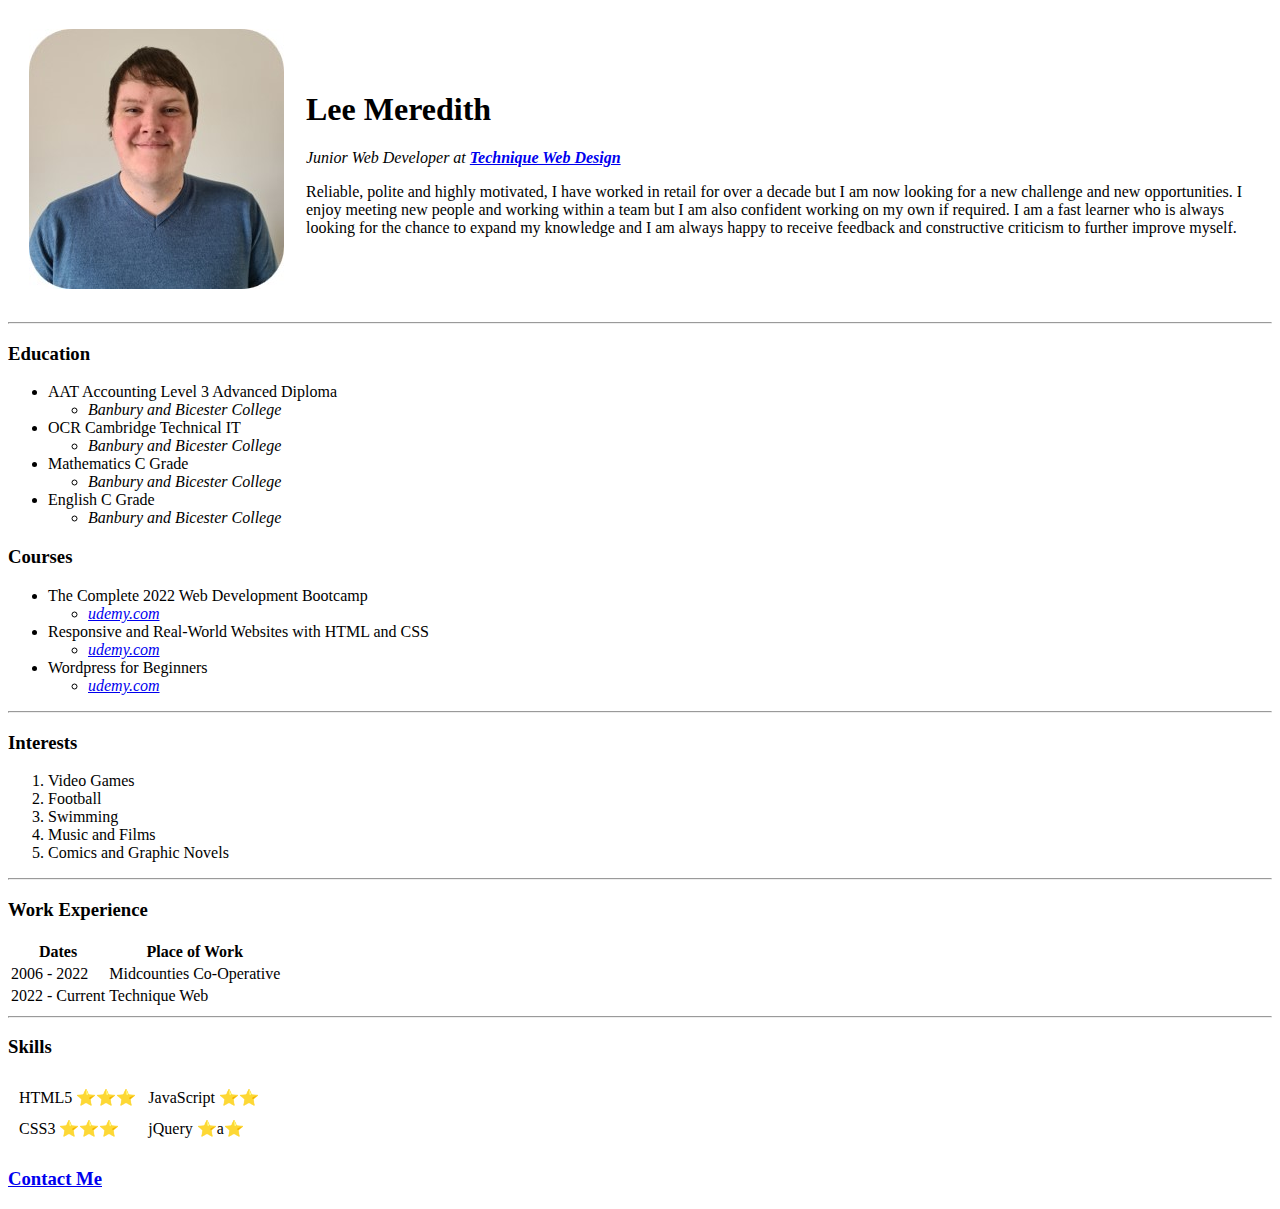
==== index.html @ 8464ee84 "Added initial CV website files" ====
<!DOCTYPE html>
<html lang="en">
    <head>
        <meta charset="UTF-8">
        <meta http-equiv="X-UA-Compatible" content="IE=edge">
        <meta name="viewport" content="width=device-width, initial-scale=1.0">
        <title>Lee's Personal Website</title>
    </head>
    <body>
        <table cellspacing="20">
            <tr>
                <td><img src="images/me2.jpg" alt="Image of me standing on a dock"></td>
                <td><h1>Lee Meredith</h1>
                    <p><em>Junior Web Developer at <strong><a href="https://www.techniquewebdesign.co.uk/">Technique Web Design</a></strong></em></p>
                    <p>Reliable, polite and highly motivated, I have worked in retail for over a decade but I am now looking for a new challenge and new opportunities. 
                        I enjoy meeting new people and working within a team but I am also confident working on my own if required. 
                        I am a fast learner who is always looking for the chance to expand my knowledge and I am always happy to receive feedback and constructive criticism to further improve myself.
                    </p>
                </td>
            </tr>
        </table>

        <hr>
        <h3>Education</h3>
        <ul>
            <li>AAT Accounting Level 3 Advanced Diploma</li>
                <ul>
                    <li><em>Banbury and Bicester College</em></li>
                </ul>
            <li>OCR Cambridge Technical IT</li>
                <ul>
                    <li><em>Banbury and Bicester College</em></li>
                </ul>
            <li>Mathematics C Grade</li>
                <ul>
                    <li><em>Banbury and Bicester College</em></li>
                </ul>
            <li>English C Grade</li>
                <ul>
                    <li><em>Banbury and Bicester College</em></li>
                </ul>
        </ul>
        <h3>Courses</h3>
        <ul>
            <li>The Complete 2022 Web Development Bootcamp</li>
                <ul>
                    <li><em><a href="https://www.udemy.com/">udemy.com</a></em></li>
                </ul>
            <li>Responsive and Real-World Websites with HTML and CSS</li>
                <ul>
                    <li><em><a href="https://www.udemy.com/">udemy.com</a></em></li>
                </ul>
            <li>Wordpress for Beginners</li>
                <ul>
                    <li><em><a href="https://www.udemy.com/">udemy.com</a></em></li>
                </ul>
        </ul>
        <hr>
        <h3>Interests</h3>
        <ol>
            <li>Video Games</li>
            <li>Football</li>
            <li>Swimming</li>
            <li>Music and Films</li>
            <li>Comics and Graphic Novels</li>
        </ol>
        <hr>
        <h3>Work Experience</h3>
        <table>
            <thead>
                <tr>
                    <th>Dates</th>
                    <th>Place of Work</th>
                </tr>
            </thead>
            <tbody>
                <tr>
                    <td>2006 - 2022</td>
                    <td>Midcounties Co-Operative</td>
                </tr>
                <tr>
                    <td>2022 - Current</td>
                    <td>Technique Web</td>
                </tr>
            </tbody>
        </table>
        <hr>
        <h3>Skills</h3>
        <table cellspacing="10px">
            <tr>
                <td>HTML5 ⭐⭐⭐</td>
                <td>JavaScript ⭐⭐</td>
            </tr>
            <tr>
                <td>CSS3 ⭐⭐⭐</td>
                <td>jQuery ⭐a⭐</td>
            </tr>
        </table>
        <h3><a href="contact.html">Contact Me</a></h3>
    </body>
</html>
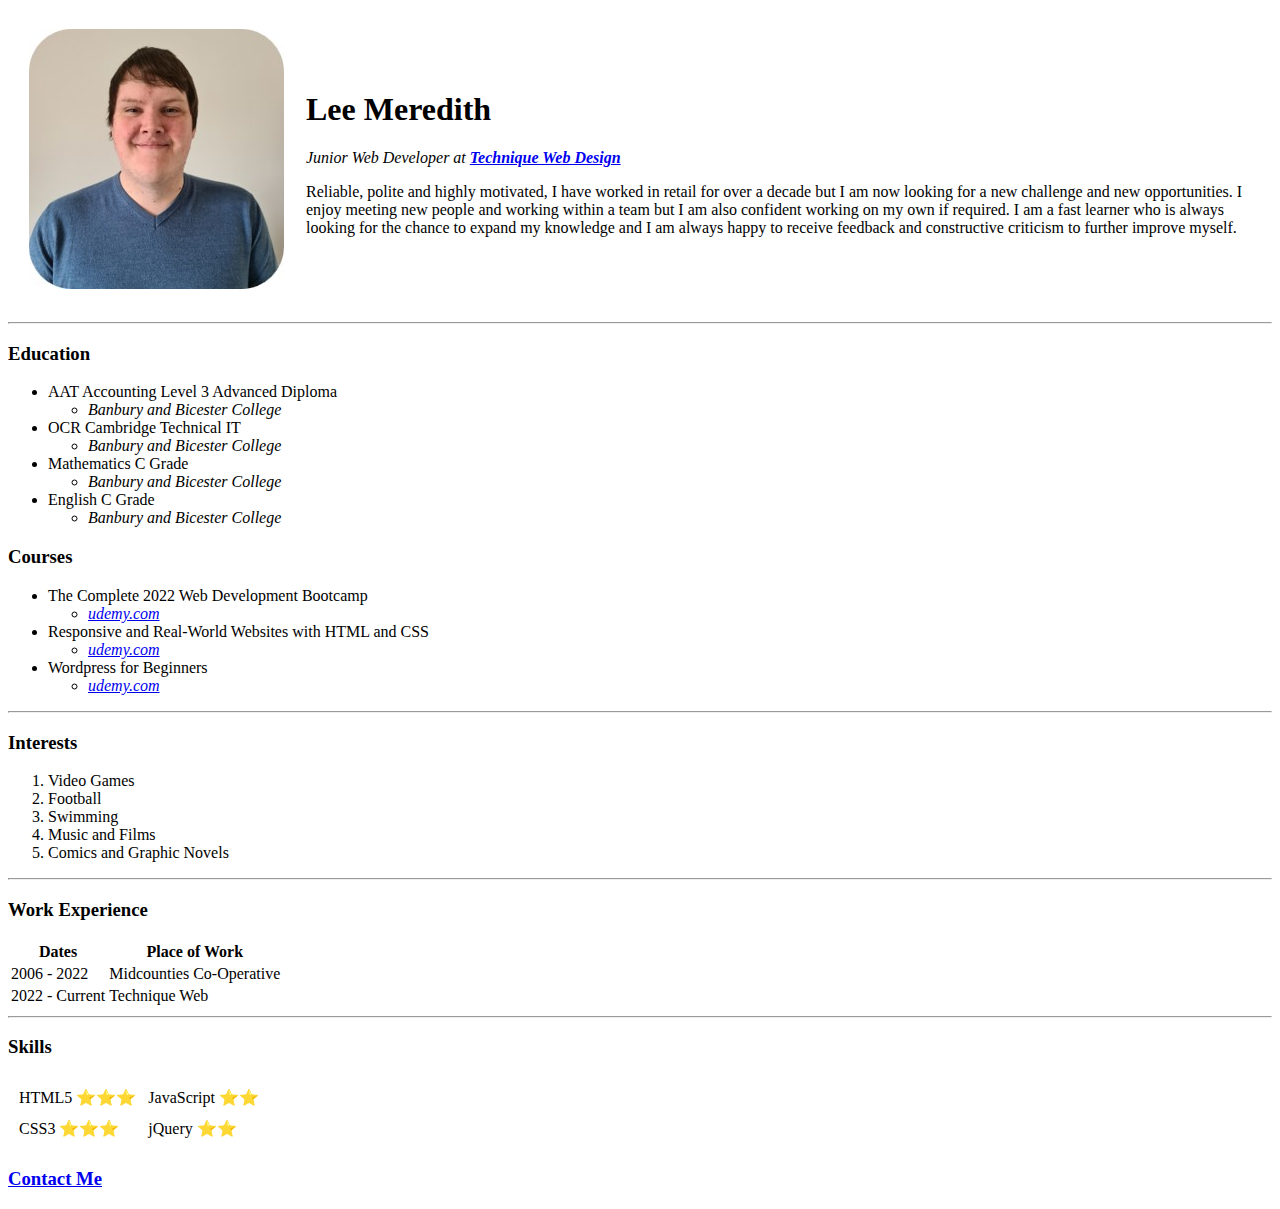
==== commit 324b280c: "Update index.html" ====
--- a/index.html
+++ b/index.html
@@ -93,9 +93,9 @@
             </tr>
             <tr>
                 <td>CSS3 ⭐⭐⭐</td>
-                <td>jQuery ⭐a⭐</td>
+                <td>jQuery ⭐⭐</td>
             </tr>
         </table>
         <h3><a href="contact.html">Contact Me</a></h3>
     </body>
-</html>+</html>
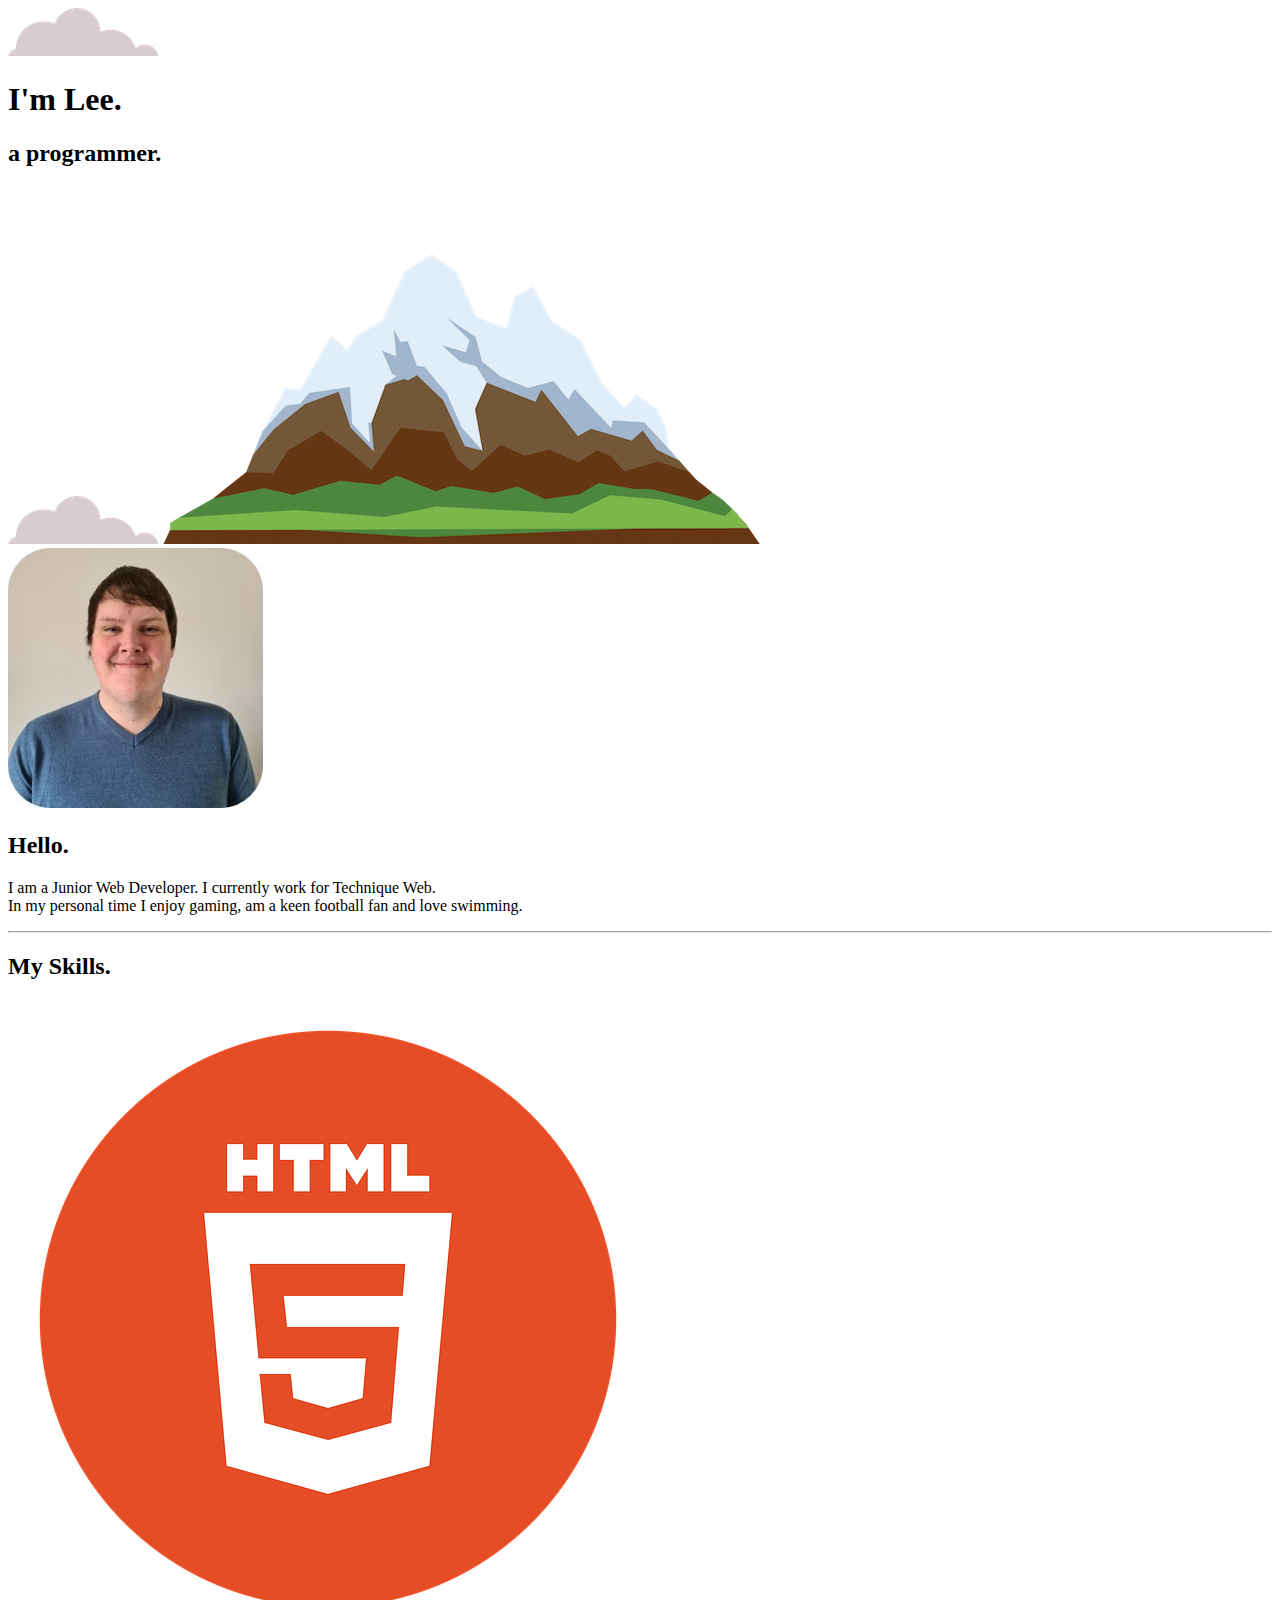
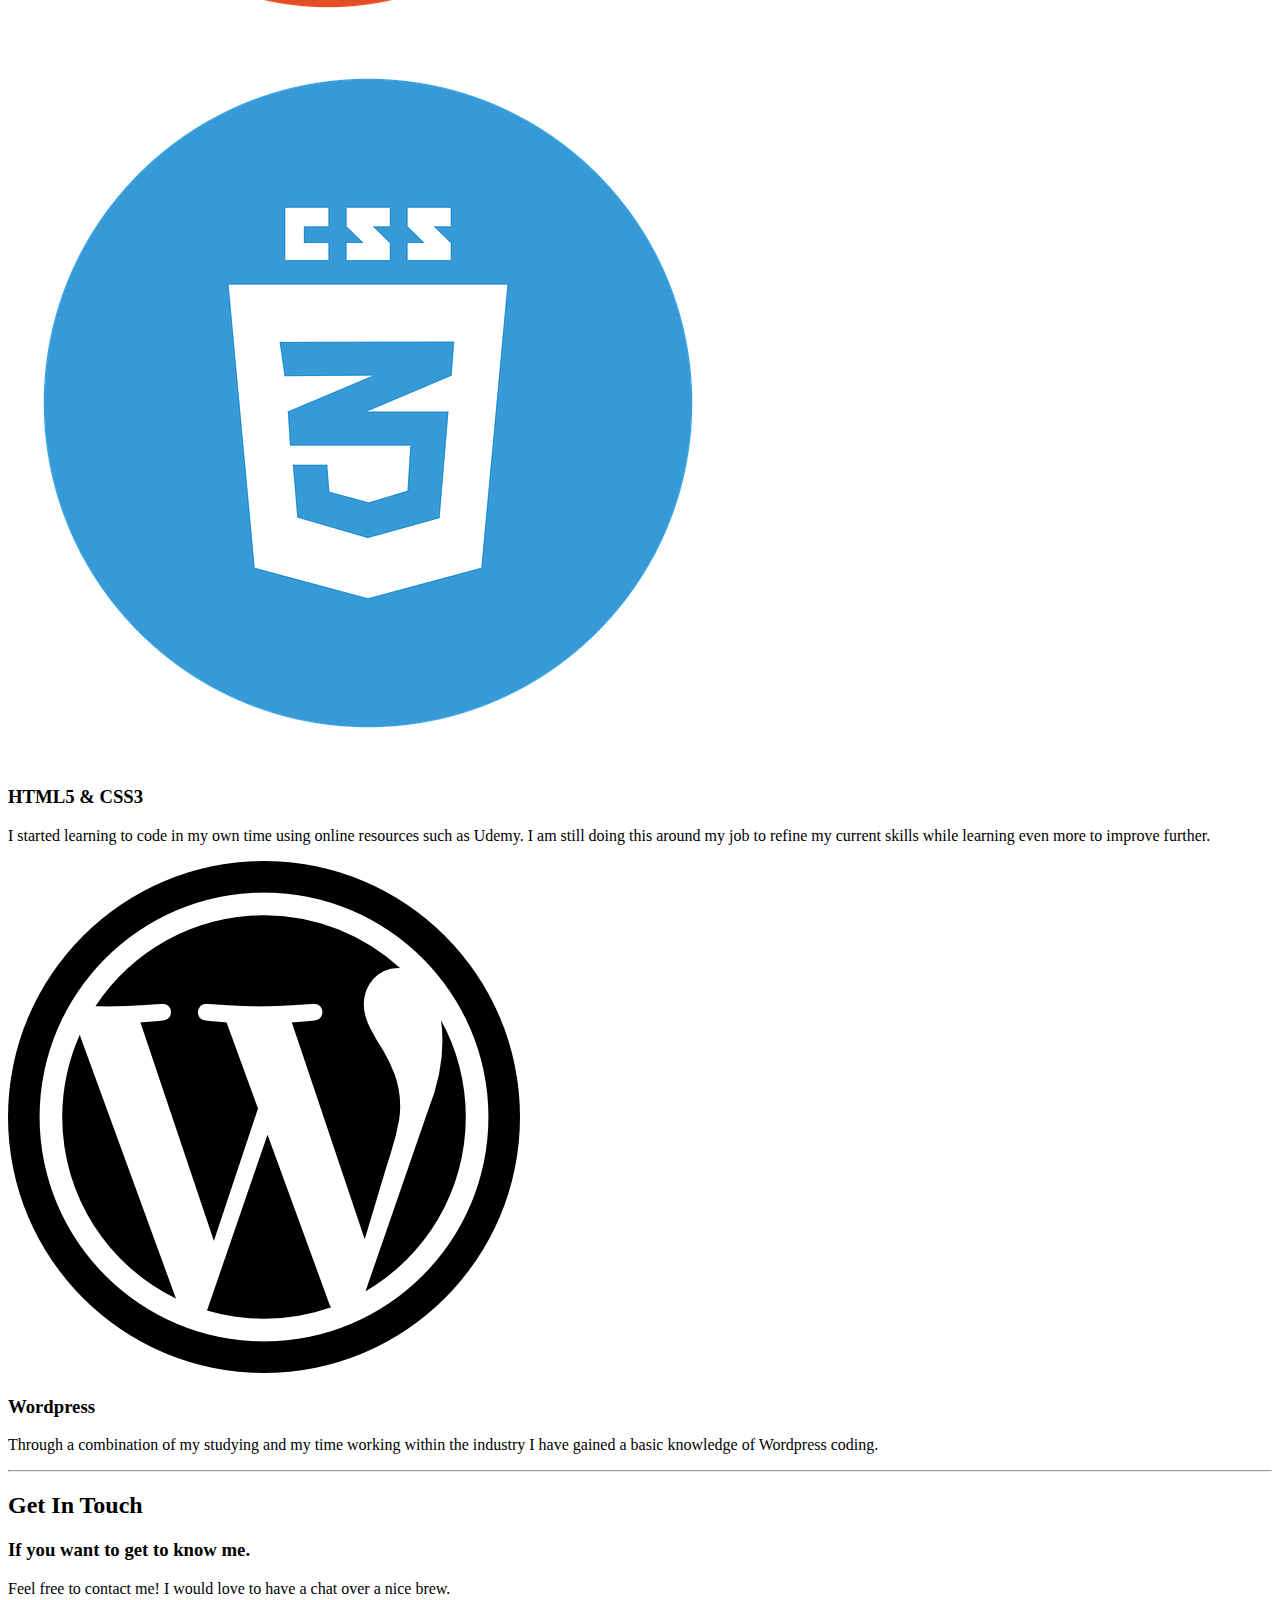
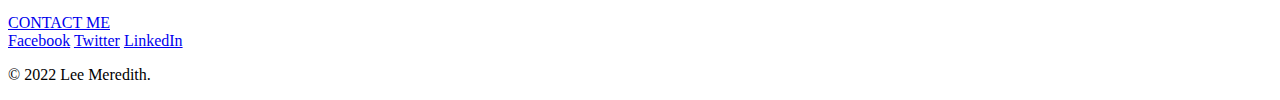
==== commit 080d1153: "New website" ====
--- a/index.html
+++ b/index.html
@@ -1,101 +1,63 @@
 <!DOCTYPE html>
 <html lang="en">
-    <head>
-        <meta charset="UTF-8">
-        <meta http-equiv="X-UA-Compatible" content="IE=edge">
-        <meta name="viewport" content="width=device-width, initial-scale=1.0">
-        <title>Lee's Personal Website</title>
-    </head>
-    <body>
-        <table cellspacing="20">
-            <tr>
-                <td><img src="images/me2.jpg" alt="Image of me standing on a dock"></td>
-                <td><h1>Lee Meredith</h1>
-                    <p><em>Junior Web Developer at <strong><a href="https://www.techniquewebdesign.co.uk/">Technique Web Design</a></strong></em></p>
-                    <p>Reliable, polite and highly motivated, I have worked in retail for over a decade but I am now looking for a new challenge and new opportunities. 
-                        I enjoy meeting new people and working within a team but I am also confident working on my own if required. 
-                        I am a fast learner who is always looking for the chance to expand my knowledge and I am always happy to receive feedback and constructive criticism to further improve myself.
-                    </p>
-                </td>
-            </tr>
-        </table>
+<head>
+    <meta charset="UTF-8">
+    <meta http-equiv="X-UA-Compatible" content="IE=edge">
+    <meta name="viewport" content="width=device-width, initial-scale=1.0">
+    <title>Lee Meredith</title>
+    <link rel="stylesheet" href="css/styles.css">
+    <link rel="icon" href="favicon.ico">
+    <link rel="preconnect" href="https://fonts.googleapis.com">
+    <link rel="preconnect" href="https://fonts.gstatic.com" crossorigin>
+    <link href="https://fonts.googleapis.com/css2?family=Merriweather&family=Montserrat&family=Sacramento&display=swap" rel="stylesheet">
+</head>
+<body>
 
+    <div class="top-container">
+        <img class="top-cloud" src="images/cloud.png" alt="cloud">
+        <h1>I'm Lee.</h1>
+        <h2>a <span class="pro">pro</span>grammer.</h2>
+        <img class="bottom-cloud" src="images/cloud.png" alt="cloud">
+        <img src="images/mountain.png" alt="mountain">
+    </div>
+
+    <div class="middle-container">
+        <div class="profile">
+          <img class="img-profile" src="images/me2.jpg" alt="">
+          <h2>Hello.</h2>
+          <p class="intro">I am a Junior Web Developer. I currently work for Technique Web.<br>In my personal time I enjoy gaming, am a keen football fan and love swimming.</p>
+        </div>
         <hr>
-        <h3>Education</h3>
-        <ul>
-            <li>AAT Accounting Level 3 Advanced Diploma</li>
-                <ul>
-                    <li><em>Banbury and Bicester College</em></li>
-                </ul>
-            <li>OCR Cambridge Technical IT</li>
-                <ul>
-                    <li><em>Banbury and Bicester College</em></li>
-                </ul>
-            <li>Mathematics C Grade</li>
-                <ul>
-                    <li><em>Banbury and Bicester College</em></li>
-                </ul>
-            <li>English C Grade</li>
-                <ul>
-                    <li><em>Banbury and Bicester College</em></li>
-                </ul>
-        </ul>
-        <h3>Courses</h3>
-        <ul>
-            <li>The Complete 2022 Web Development Bootcamp</li>
-                <ul>
-                    <li><em><a href="https://www.udemy.com/">udemy.com</a></em></li>
-                </ul>
-            <li>Responsive and Real-World Websites with HTML and CSS</li>
-                <ul>
-                    <li><em><a href="https://www.udemy.com/">udemy.com</a></em></li>
-                </ul>
-            <li>Wordpress for Beginners</li>
-                <ul>
-                    <li><em><a href="https://www.udemy.com/">udemy.com</a></em></li>
-                </ul>
-        </ul>
+        <div class="skills">
+          <h2>My Skills.</h2>
+          <div class="skill-row1">
+            <img src="images/html-logo.webp"class="img-skills1">
+            <img src="images/css3-logo.png" class="img-skills1">
+            <h3>HTML5 & CSS3</h3>
+            <p>I started learning to code in my own time using online resources such as Udemy. I am still doing this around my job to refine my current skills while learning even more to improve further.</p>
+          </div>
+          <div class="skill-row2">
+            <img class="img-skills2" src="images/wordpress-logo.png" alt="">
+            <h3>Wordpress</h3>
+            <p>Through a combination of my studying and my time working within the industry I have gained a basic knowledge of Wordpress coding.</p>
+          </div>
+        </div>
         <hr>
-        <h3>Interests</h3>
-        <ol>
-            <li>Video Games</li>
-            <li>Football</li>
-            <li>Swimming</li>
-            <li>Music and Films</li>
-            <li>Comics and Graphic Novels</li>
-        </ol>
-        <hr>
-        <h3>Work Experience</h3>
-        <table>
-            <thead>
-                <tr>
-                    <th>Dates</th>
-                    <th>Place of Work</th>
-                </tr>
-            </thead>
-            <tbody>
-                <tr>
-                    <td>2006 - 2022</td>
-                    <td>Midcounties Co-Operative</td>
-                </tr>
-                <tr>
-                    <td>2022 - Current</td>
-                    <td>Technique Web</td>
-                </tr>
-            </tbody>
-        </table>
-        <hr>
-        <h3>Skills</h3>
-        <table cellspacing="10px">
-            <tr>
-                <td>HTML5 ⭐⭐⭐</td>
-                <td>JavaScript ⭐⭐</td>
-            </tr>
-            <tr>
-                <td>CSS3 ⭐⭐⭐</td>
-                <td>jQuery ⭐⭐</td>
-            </tr>
-        </table>
-        <h3><a href="contact.html">Contact Me</a></h3>
-    </body>
-</html>
+        <div class="contact-me">
+          <h2>Get In Touch</h2>
+          <h3>If you want to get to know me.</h3>
+          <p class="contact-message">Feel free to contact me! I would love to have a chat over a nice brew.</p>
+          <a class="btn" href="mailto:leemeredith12@hotmail.com">CONTACT ME</a>
+        </div>
+      </div>
+      
+      
+      <div class="bottom-container">
+        <a class="footer-link" href="#">Facebook</a>
+        <a class="footer-link" href="#">Twitter</a>
+        <a class="footer-link" href="#">LinkedIn</a>
+        <p class="copyright">© 2022 Lee Meredith.</p>
+      </div>
+    
+</body>
+</html>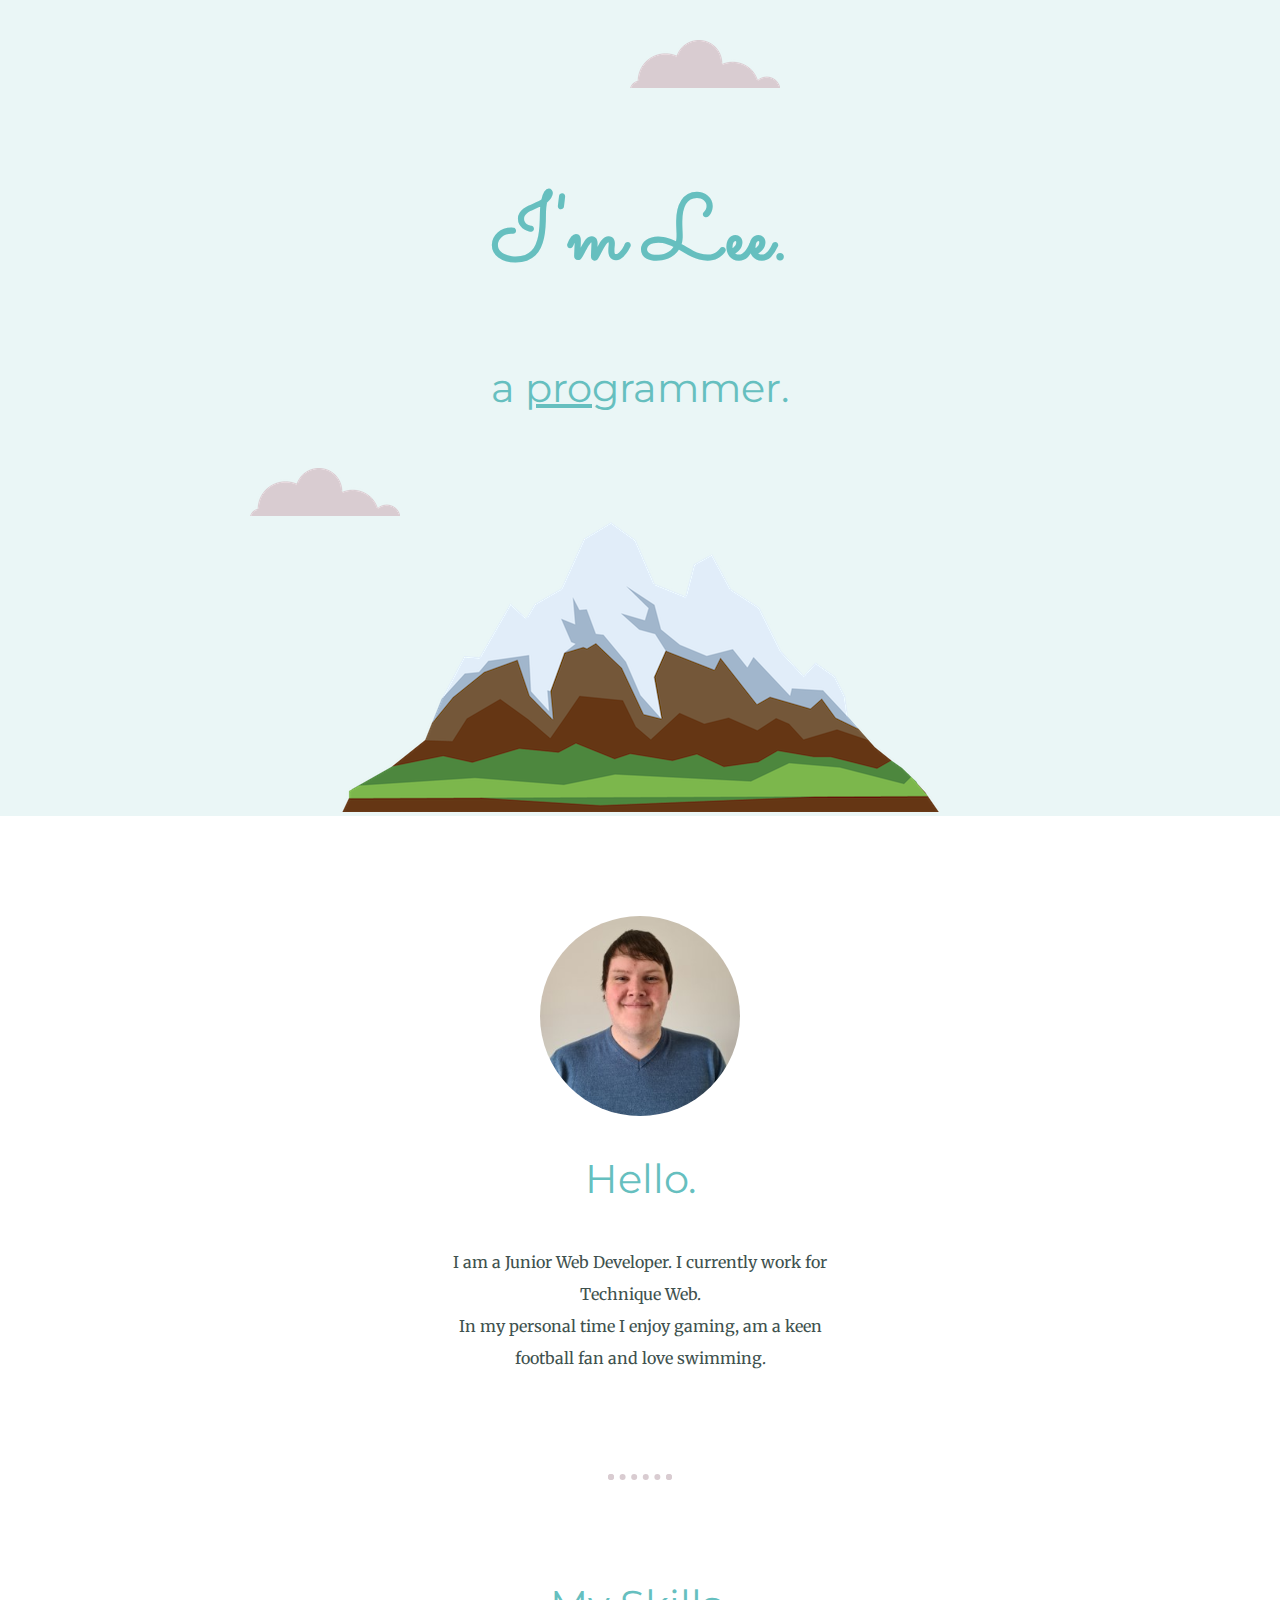
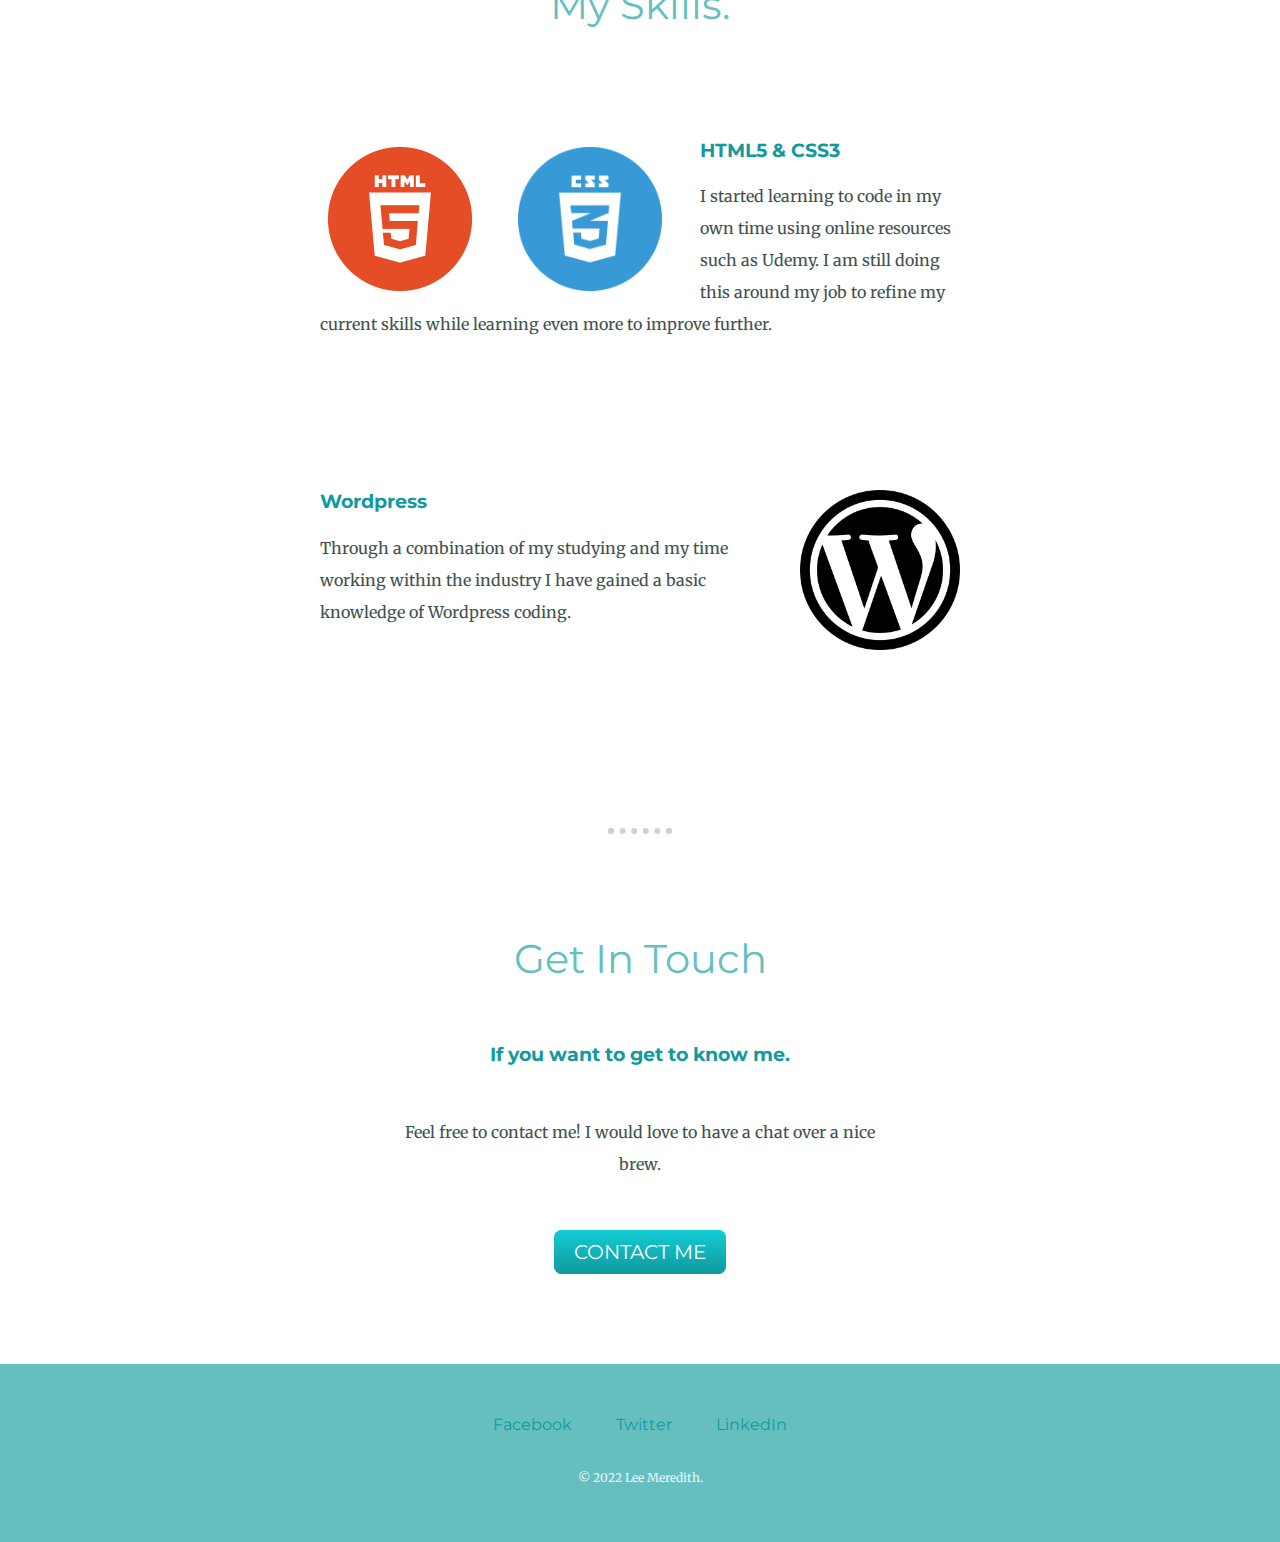
==== commit 568c152f: "Add files via upload" ====
--- a/css/styles.css
+++ b/css/styles.css
@@ -0,0 +1,160 @@
+body {
+    color: #40514E;
+    font-family: 'Merriweather', serif;
+    margin: 0;
+    text-align: center;
+}
+
+h1 {
+    color: #66BFBF;
+    font-family: 'Sacramento', cursive;
+    font-size: 5.625rem; /*16px = 100% = 1em*/
+    line-height: 2;
+    margin: 50px auto 0 auto;
+}
+
+h2 {
+    color: #66BFBF;
+    font-family: 'Montserrat', sans-serif;
+    font-size: 2.5rem;
+    font-weight: normal;
+    padding-bottom: 10px;
+}
+
+h3 {
+    color: #11999E;
+    font-family: 'Montserrat', sans-serif;
+}
+
+a {
+    color: #11999E;
+    font-family: 'Montserrat', sans-serif;
+    margin: 10px 20px;
+    text-decoration: none;
+}
+
+a:hover {
+    color: #EAF6F6;
+}
+
+hr {
+    border: dotted #d9ccd1 6px;
+    border-bottom: none;
+    margin: 100px auto;
+    width: 4%;
+}
+
+p {
+    line-height: 2;
+}
+
+/********************CLASS STYLES*********************/
+.skill-row1 {
+    margin: 100px auto;
+    text-align: left;
+    width: 50%;
+}
+
+.skill-row2 {
+    margin: 150px auto 200px auto;
+    text-align: left;
+    width: 50%;
+}
+
+.img-profile {
+    border-radius: 50%;
+    height: 200px;
+    width: 200px;
+}
+
+.img-skills1 {
+    margin-right: 30px;
+    float: left;
+    width: 25%;
+}
+
+.img-skills2 {
+    margin-left: 30px;
+    float: right;
+    width: 25%;
+}
+
+.top-container {
+    background-color: #EAF6F6;
+    padding-top: 100px;
+    position: relative;
+}
+
+.pro {
+    text-decoration: underline;
+}
+
+.intro {
+    margin: 0 auto;
+    width: 30%;
+}
+
+.contact-message {
+    margin: 40px auto 60px;
+    width: 40%;
+}
+
+.top-cloud {
+    position: absolute;
+    right: 500px;
+    top: 40px;
+}
+
+.bottom-cloud {
+    bottom: 300px;
+    left: 250px;
+    position: absolute;
+}
+ 
+.middle-container {
+    margin: 100px auto;
+}
+
+.contact-me h3 {
+    margin: 50px auto;
+}
+
+.bottom-container {
+    background-color: #66BFBF;
+    padding: 50px 0 20px;
+}
+
+.copyright {
+    color: #EAF6F6;
+    font-size: 0.75rem;
+    padding: 20px 0;
+}
+
+.btn {
+    background: #11cdd4;
+    background-image: -webkit-linear-gradient(top, #11cdd4, #11999e);
+    background-image: -moz-linear-gradient(top, #11cdd4, #11999e);
+    background-image: -ms-linear-gradient(top, #11cdd4, #11999e);
+    background-image: -o-linear-gradient(top, #11cdd4, #11999e);
+    background-image: linear-gradient(to bottom, #11cdd4, #11999e);
+    -webkit-border-radius: 8;
+    -moz-border-radius: 8;
+    border: none;
+    border-radius: 8px;
+    font-family: 'Montserrat', sans-serif;
+    font-size: 20px;
+    padding: 10px 20px 10px 20px;
+    color: #ffffff;
+    text-decoration: none;
+  }
+
+  .btn:hover {
+    background: #30e3cb;
+    background-image: -webkit-linear-gradient(top, #30e3cb, #2bc48d);
+    background-image: -moz-linear-gradient(top, #30e3cb, #2bc48d);
+    background-image: -ms-linear-gradient(top, #30e3cb, #2bc48d);
+    background-image: -o-linear-gradient(top, #30e3cb, #2bc48d);
+    background-image: linear-gradient(to bottom, #30e3cb, #2bc48d);
+    text-decoration: none;
+  }
+/********************ID STYLES*********************/